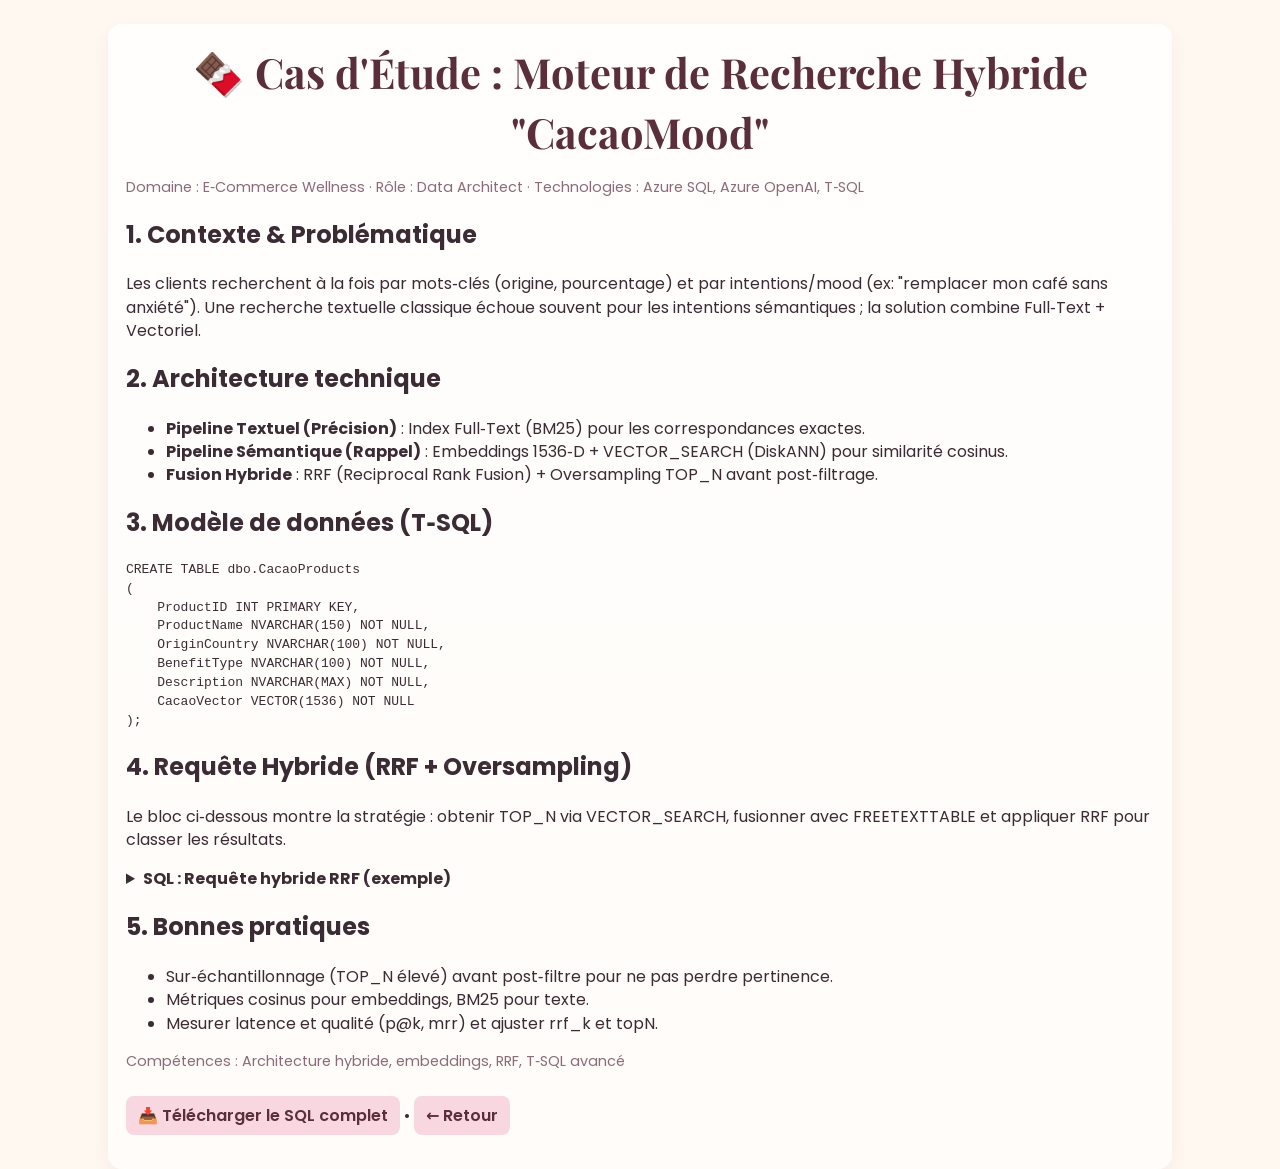
==== projects/cacao_hybrid.html @ b0052703 "Add Hybrid Search case study (CacaoMood) with collapsible SQL and downloadable file Co-authored-by: " ====
<!doctype html>
<html lang="fr">
<head>
  <meta charset="utf-8">
  <meta name="viewport" content="width=device-width,initial-scale=1">
  <title>CacaoMood — Moteur de Recherche Hybride</title>
  <link href="https://fonts.googleapis.com/css2?family=Playfair+Display:wght@600;700&family=Poppins:wght@300;400;600&display=swap" rel="stylesheet">
  <link rel="stylesheet" href="/styles.css">
</head>
<body>
  <div class="container">
    <div class="pixel-card">
      <h1 class="pixel-title">🍫 Cas d'Étude : Moteur de Recherche Hybride "CacaoMood"</h1>
      <p class="meta">Domaine : E‑Commerce Wellness · Rôle : Data Architect · Technologies : Azure SQL, Azure OpenAI, T‑SQL</p>

      <h2>1. Contexte &amp; Problématique</h2>
      <p>Les clients recherchent à la fois par mots‑clés (origine, pourcentage) et par intentions/mood (ex: "remplacer mon café sans anxiété"). Une recherche textuelle classique échoue souvent pour les intentions sémantiques ; la solution combine Full‑Text + Vectoriel.</p>

      <h2>2. Architecture technique</h2>
      <ul>
        <li><strong>Pipeline Textuel (Précision)</strong> : Index Full‑Text (BM25) pour les correspondances exactes.</li>
        <li><strong>Pipeline Sémantique (Rappel)</strong> : Embeddings 1536‑D + VECTOR_SEARCH (DiskANN) pour similarité cosinus.</li>
        <li><strong>Fusion Hybride</strong> : RRF (Reciprocal Rank Fusion) + Oversampling TOP_N avant post‑filtrage.</li>
      </ul>

      <h2>3. Modèle de données (T‑SQL)</h2>
      <pre><code>CREATE TABLE dbo.CacaoProducts
(
    ProductID INT PRIMARY KEY,
    ProductName NVARCHAR(150) NOT NULL,
    OriginCountry NVARCHAR(100) NOT NULL,
    BenefitType NVARCHAR(100) NOT NULL,
    Description NVARCHAR(MAX) NOT NULL,
    CacaoVector VECTOR(1536) NOT NULL
);
</code></pre>

      <h2>4. Requête Hybride (RRF + Oversampling)</h2>
      <p>Le bloc ci‑dessous montre la stratégie : obtenir TOP_N via VECTOR_SEARCH, fusionner avec FREETEXTTABLE et appliquer RRF pour classer les résultats.</p>

      <details>
        <summary><strong>SQL : Requête hybride RRF (exemple)</strong></summary>
        <pre><code>DECLARE @userInputText NVARCHAR(1000) = 'remplacer mon café du matin sans stress et avec de la douceur';
DECLARE @userQueryVector VECTOR(1536) = '[0.012, -0.043, ...]'; -- Généré via l'API d'embeddings
DECLARE @rrfK INT = 60;
DECLARE @topN INT = 50;

WITH keyword_search AS (
    SELECT TOP(@topN) p.ProductID,
        RANK() OVER (ORDER BY ftt.[RANK] DESC) AS keyword_rank
    FROM dbo.CacaoProducts p
    INNER JOIN FREETEXTTABLE(dbo.CacaoProducts, Description, @userInputText) AS ftt 
        ON p.ProductID = ftt.[KEY]
),
vector_search AS (
    SELECT TOP(@topN) t.ProductID,
        RANK() OVER (ORDER BY s.distance) AS vector_rank
    FROM VECTOR_SEARCH(
        TABLE = dbo.CacaoProducts AS t,
        COLUMN = CacaoVector,
        SIMILAR_TO = @userQueryVector,
        METRIC = 'cosine',
        TOP_N = @topN
    ) AS s
),
combined AS (
    SELECT TOP(10)
        COALESCE(ks.ProductID, vs.ProductID) AS ProductID,
        COALESCE(1.0 / (@rrfK + ks.keyword_rank), 0.0) +
        COALESCE(1.0 / (@rrfK + vs.vector_rank), 0.0) AS rrf_score
    FROM keyword_search ks
    FULL OUTER JOIN vector_search vs ON ks.ProductID = vs.ProductID
)
SELECT p.ProductName, p.OriginCountry, p.BenefitType, c.rrf_score
FROM combined c
INNER JOIN dbo.CacaoProducts p ON c.ProductID = p.ProductID
WHERE p.BenefitType = 'Énergie'
ORDER BY c.rrf_score DESC;
</code></pre>
      </details>

      <h2>5. Bonnes pratiques</h2>
      <ul>
        <li>Sur‑échantillonnage (TOP_N élevé) avant post‑filtre pour ne pas perdre pertinence.</li>
        <li>Métriques cosinus pour embeddings, BM25 pour texte.</li>
        <li>Mesurer latence et qualité (p@k, mrr) et ajuster rrf_k et topN.</li>
      </ul>

      <p class="meta">Compétences : Architecture hybride, embeddings, RRF, T‑SQL avancé</p>

      <p><a class="pixel-link" href="/projects/cacao_hybrid_full.sql" download>📥 Télécharger le SQL complet</a> • <a class="pixel-link" href="/">← Retour</a></p>
    </div>
  </div>
</body>
</html>
---- styles.css ----
:root{
  --bg:#FFF8F0; /* ivoire */
  --accent-1:#F8D7E0; /* rose pâle */
  --accent-2:#FFD1C1; /* pêche */
  --accent-3:#E6D5FF; /* lavande */
  --accent-4:#DFF7E6; /* menthe */
  --muted:#8B6B7A;
  --card-bg:rgba(255,255,255,0.85);
  --glass:rgba(255,255,255,0.6);
  --shadow: 0 8px 18px rgba(99,30,60,0.06);
}
@import url('https://fonts.googleapis.com/css2?family=Playfair+Display:wght@600;700&family=Poppins:wght@300;400;600&display=swap');
*{box-sizing:border-box}
html,body{height:100%}
body{font-family:'Poppins',system-ui,Segoe UI,Helvetica,Arial;line-height:1.45;background:var(--bg);color:#3b2b34;margin:0}
.container{max-width:980px;margin:24px auto;padding:0 18px}
.hero{padding:36px 0}
.profile{width:96px;height:96px;border-radius:12px;display:block;margin:0 auto 12px}
.pixel-title{font-family:'Playfair Display',serif;font-weight:700;text-align:center;margin:0 0 6px;font-size:2.1rem;color:#5a2f3b}
.sub{text-align:center;color:var(--muted);margin:0 0 12px}
.pixel-card{background:linear-gradient(180deg,var(--card-bg),var(--glass));border-radius:14px;padding:18px;margin-bottom:18px;box-shadow:var(--shadow);position:relative;overflow:hidden}
.pixel-card:before{content:'';position:absolute;inset:0;background-image:url('assets/polka.svg');opacity:0.25;mix-blend-mode:soft-light;pointer-events:none}
.project{display:block;padding:12px;background:transparent;border-radius:10px}
.project h3{margin:0 0 6px;color:#6b2940;font-family:'Playfair Display',serif}
.meta{font-size:0.9rem;color:var(--muted)}
.pixel-link{display:inline-block;margin-top:8px;padding:8px 12px;background:var(--accent-1);color:#5a2f3b;border-radius:8px;text-decoration:none;font-weight:600}
.footer-accent{height:6px;background-image:url('assets/stripes.svg');background-size:200px}
footer{padding:14px 0;text-align:center;color:var(--muted)}
/* responsive */
@media (min-width:768px){.container{max-width:1100px}.pixel-title{font-size:2.6rem}}
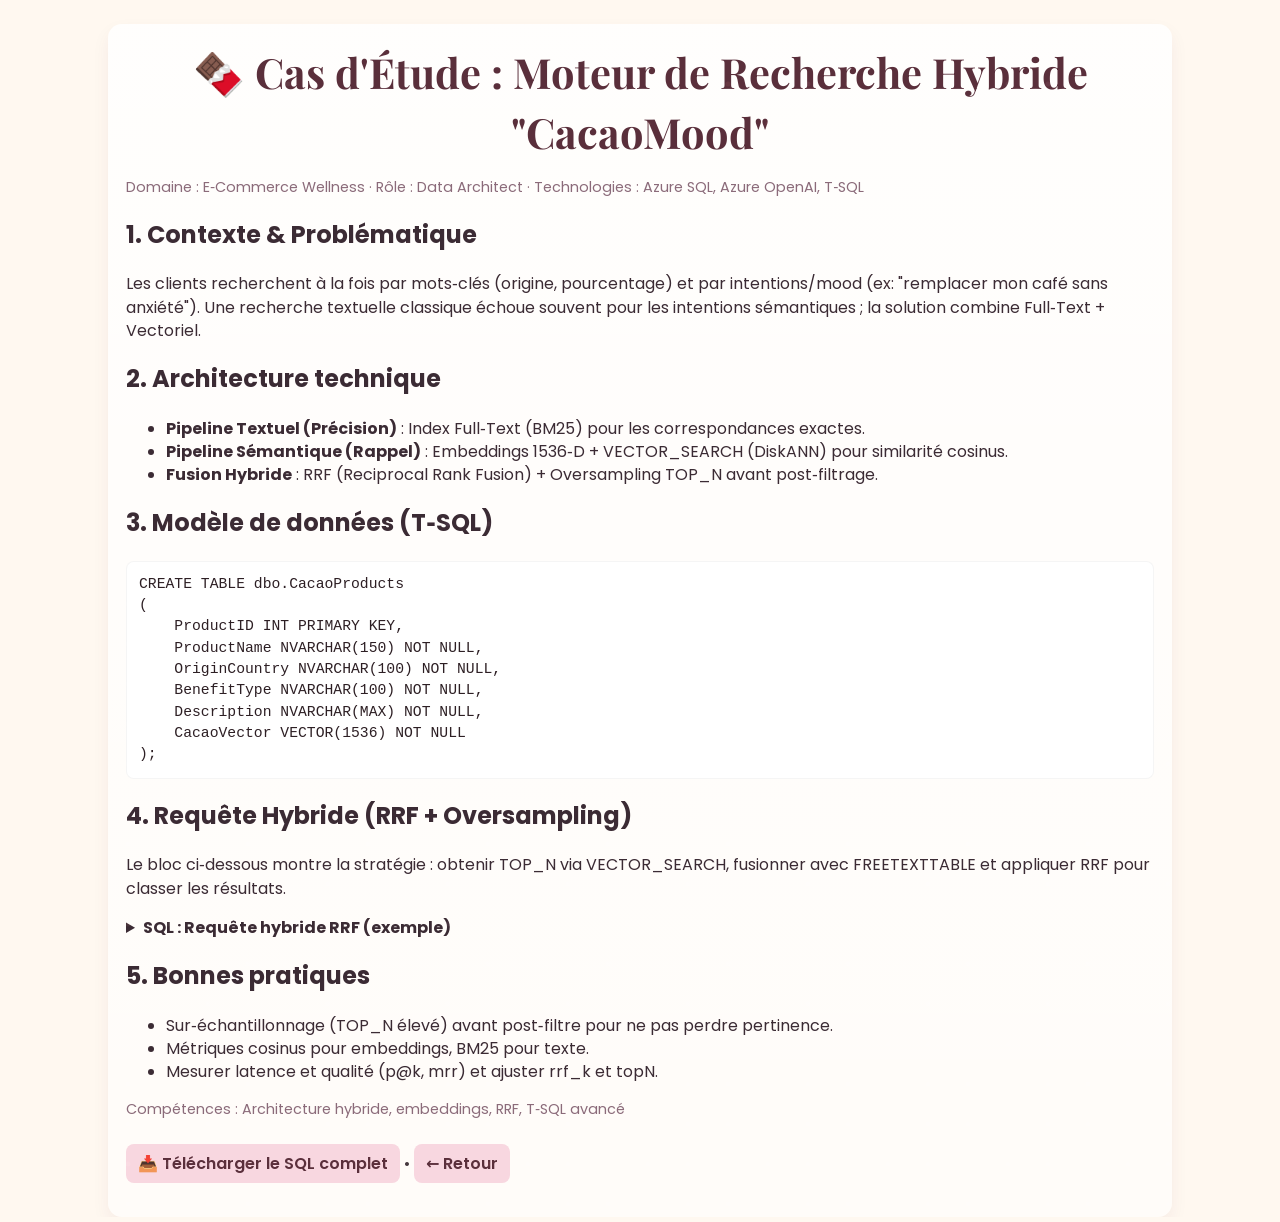
==== commit 845347e8: "Add ‘Copier le SQL’ buttons + copy JS and styles Co-authored-by: Copilot <223556219+Copilot@users.no" ====
--- a/projects/cacao_hybrid.html
+++ b/projects/cacao_hybrid.html
@@ -40,7 +40,8 @@
 
       <details>
         <summary><strong>SQL : Requête hybride RRF (exemple)</strong></summary>
-        <pre><code>DECLARE @userInputText NVARCHAR(1000) = 'remplacer mon café du matin sans stress et avec de la douceur';
+        <button class="copy-btn" data-target="sql-hybrid-1">Copier le SQL</button>
+        <pre id="sql-hybrid-1"><code>DECLARE @userInputText NVARCHAR(1000) = 'remplacer mon café du matin sans stress et avec de la douceur';
 DECLARE @userQueryVector VECTOR(1536) = '[0.012, -0.043, ...]'; -- Généré via l'API d'embeddings
 DECLARE @rrfK INT = 60;
 DECLARE @topN INT = 50;
@@ -91,5 +92,6 @@
       <p><a class="pixel-link" href="/projects/cacao_hybrid_full.sql" download>📥 Télécharger le SQL complet</a> • <a class="pixel-link" href="/">← Retour</a></p>
     </div>
   </div>
+  <script src="/assets/copy.js"></script>
 </body>
-</html>
+</html>
--- a/styles.css
+++ b/styles.css
@@ -26,5 +26,15 @@
 .pixel-link{display:inline-block;margin-top:8px;padding:8px 12px;background:var(--accent-1);color:#5a2f3b;border-radius:8px;text-decoration:none;font-weight:600}
 .footer-accent{height:6px;background-image:url('assets/stripes.svg');background-size:200px}
 footer{padding:14px 0;text-align:center;color:var(--muted)}
+
+/* Copy button */
+.copy-btn{display:inline-block;margin:8px 0;padding:6px 10px;border-radius:8px;background:linear-gradient(180deg,var(--card-bg),#fff);color:#5a2f3b;border:1px solid rgba(90,47,59,0.08);cursor:pointer;font-size:0.9rem}
+.copy-btn:active{transform:translateY(1px)}
+.copy-feedback{margin-left:10px;font-size:0.85rem;color:var(--muted)}
+
+/* code block styling */
+pre{background:#fff;border-radius:8px;padding:12px;overflow:auto;border:1px solid rgba(0,0,0,0.04)}
+code{font-family:monospace;font-size:0.92rem;color:#2d1f24}
+
 /* responsive */
-@media (min-width:768px){.container{max-width:1100px}.pixel-title{font-size:2.6rem}}
+@media (min-width:768px){.container{max-width:1100px}.pixel-title{font-size:2.6rem}}
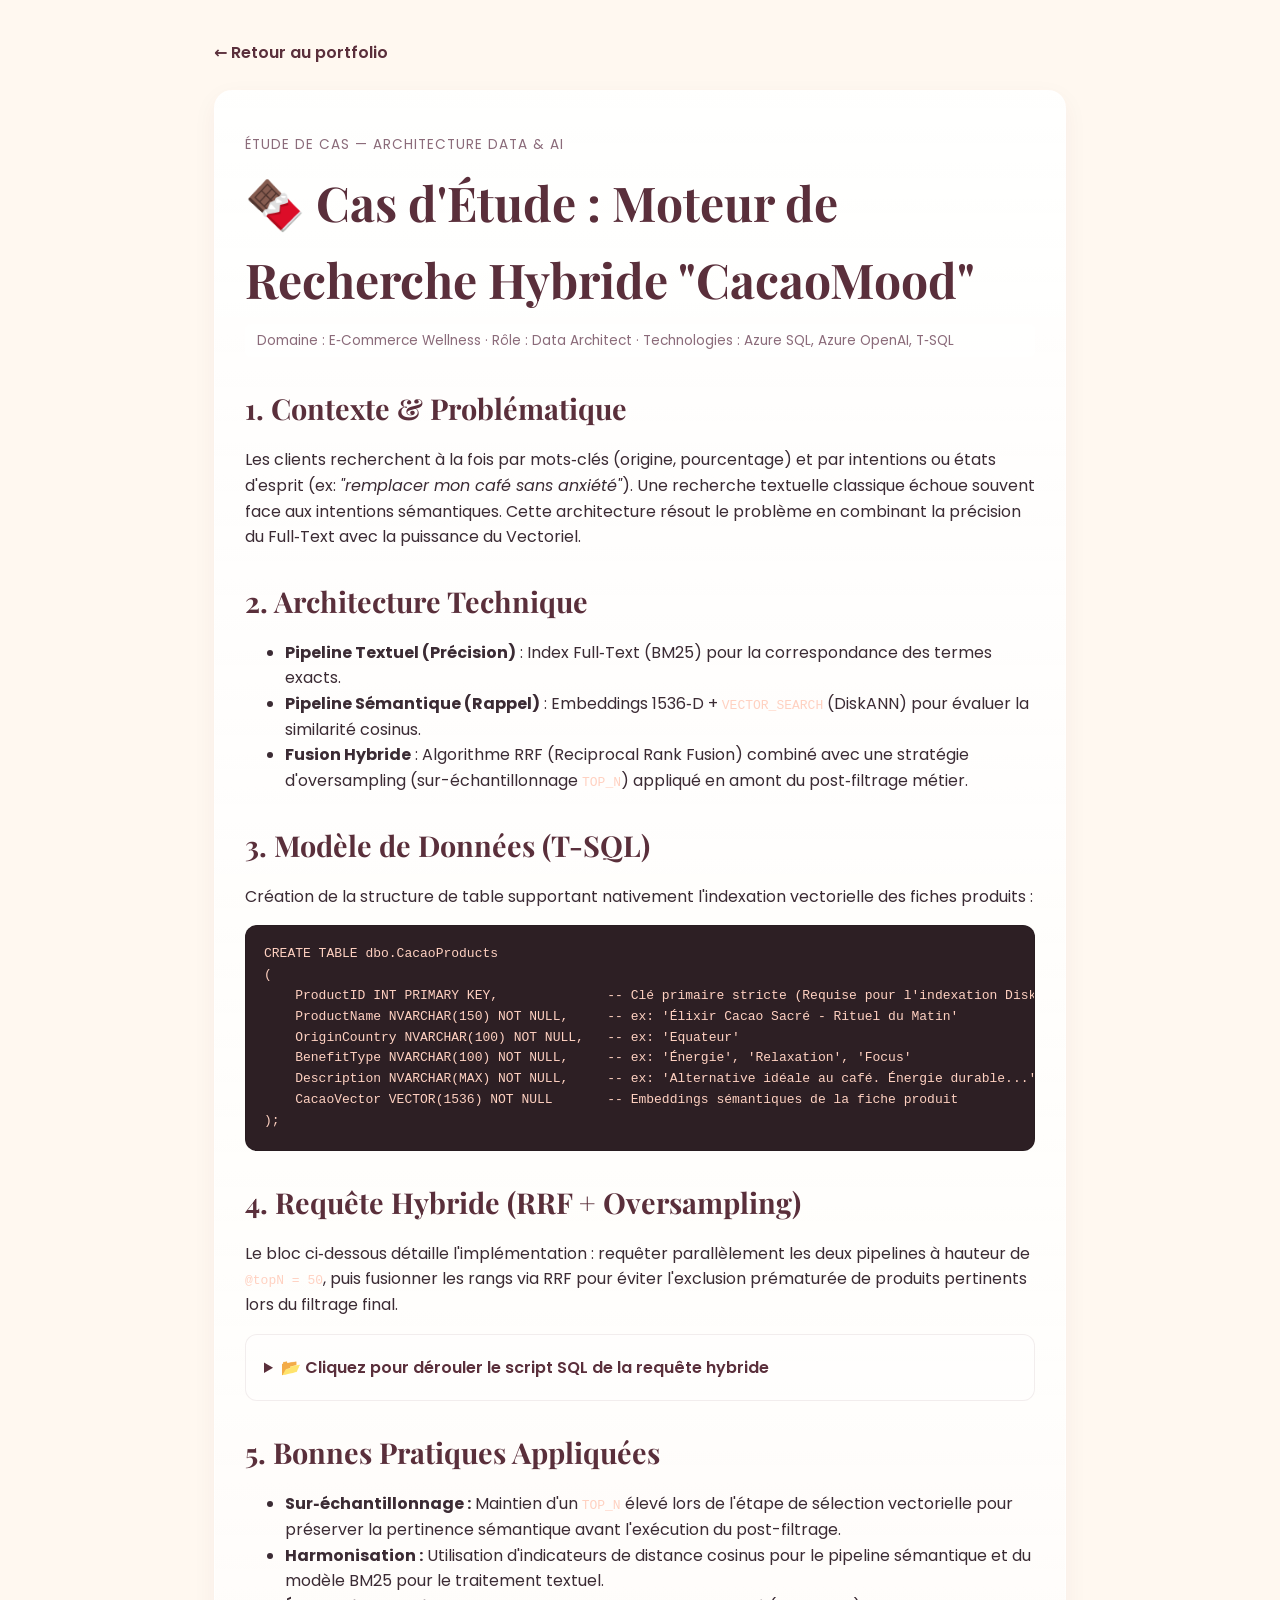
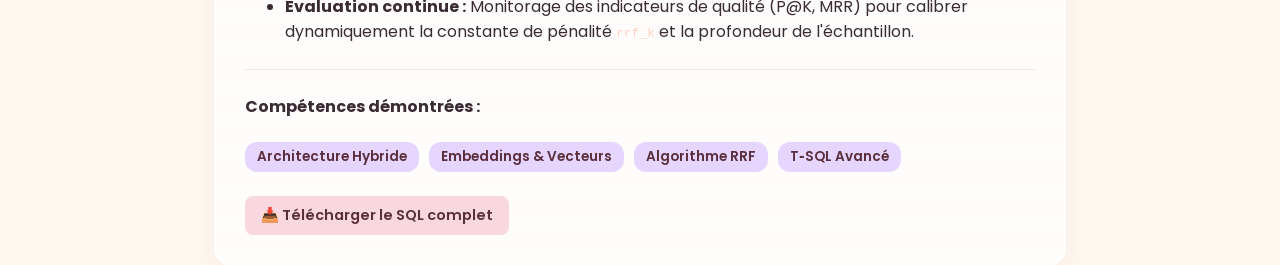
==== commit 26cd7b74: "Mise à jour projet 2" ====
--- a/projects/cacao_hybrid.html
+++ b/projects/cacao_hybrid.html
@@ -4,47 +4,64 @@
   <meta charset="utf-8">
   <meta name="viewport" content="width=device-width,initial-scale=1">
   <title>CacaoMood — Moteur de Recherche Hybride</title>
+  <link rel="preconnect" href="https://fonts.googleapis.com">
+  <link rel="preconnect" href="https://fonts.gstatic.com" crossorigin>
   <link href="https://fonts.googleapis.com/css2?family=Playfair+Display:wght@600;700&family=Poppins:wght@300;400;600&display=swap" rel="stylesheet">
-  <link rel="stylesheet" href="/styles.css">
+  <link rel="stylesheet" href="../styles.css">
+  <style>
+    body { padding: 40px 0; }
+    .back-link { display: inline-block; margin-bottom: 24px; color: var(--text-title); font-weight: 600; text-decoration: none; transition: var(--transition); }
+    .back-link:hover { transform: translateX(-4px); }
+    pre { background: #2d1f24; color: #f8d7e0; padding: 18px; border-radius: 12px; overflow-x: auto; font-family: monospace; border: 1px solid rgba(0,0,0,0.1); }
+    code { color: #ffd1c1; }
+    h2 { font-family: 'Playfair Display', serif; color: var(--text-title); margin-top: 28px; }
+    summary { font-family: 'Poppins', sans-serif; font-weight: 600; color: var(--text-title); cursor: pointer; padding: 8px 0; }
+    .tech-badge { display: inline-block; background: var(--accent-3); color: var(--text-title); padding: 4px 12px; border-radius: 12px; font-size: 0.85rem; font-weight: 600; margin-right: 6px; margin-top: 6px; }
+  </style>
 </head>
 <body>
   <div class="container">
+    <a href="../index.html" class="back-link">← Retour au portfolio</a>
+
     <div class="pixel-card">
-      <h1 class="pixel-title">🍫 Cas d'Étude : Moteur de Recherche Hybride "CacaoMood"</h1>
-      <p class="meta">Domaine : E‑Commerce Wellness · Rôle : Data Architect · Technologies : Azure SQL, Azure OpenAI, T‑SQL</p>
+      <p style="text-transform: uppercase; font-size: 0.85rem; color: var(--muted); letter-spacing: 1px; margin-bottom: 8px;">Étude de Cas — Architecture Data &amp; AI</p>
+      <h1 class="pixel-title" style="text-align: left; margin-bottom: 6px;">🍫 Cas d'Étude : Moteur de Recherche Hybride "CacaoMood"</h1>
+      <p class="meta" style="margin-bottom: 24px;">Domaine : E‑Commerce Wellness · Rôle : Data Architect · Technologies : Azure SQL, Azure OpenAI, T‑SQL</p>
 
       <h2>1. Contexte &amp; Problématique</h2>
-      <p>Les clients recherchent à la fois par mots‑clés (origine, pourcentage) et par intentions/mood (ex: "remplacer mon café sans anxiété"). Une recherche textuelle classique échoue souvent pour les intentions sémantiques ; la solution combine Full‑Text + Vectoriel.</p>
+      <p>Les clients recherchent à la fois par mots‑clés (origine, pourcentage) et par intentions ou états d'esprit (ex: <em>"remplacer mon café sans anxiété"</em>). Une recherche textuelle classique échoue souvent face aux intentions sémantiques. Cette architecture résout le problème en combinant la précision du Full‑Text avec la puissance du Vectoriel.</p>
 
-      <h2>2. Architecture technique</h2>
+      <h2>2. Architecture Technique</h2>
       <ul>
-        <li><strong>Pipeline Textuel (Précision)</strong> : Index Full‑Text (BM25) pour les correspondances exactes.</li>
-        <li><strong>Pipeline Sémantique (Rappel)</strong> : Embeddings 1536‑D + VECTOR_SEARCH (DiskANN) pour similarité cosinus.</li>
-        <li><strong>Fusion Hybride</strong> : RRF (Reciprocal Rank Fusion) + Oversampling TOP_N avant post‑filtrage.</li>
+        <li><strong>Pipeline Textuel (Précision)</strong> : Index Full‑Text (BM25) pour la correspondance des termes exacts.</li>
+        <li><strong>Pipeline Sémantique (Rappel)</strong> : Embeddings 1536‑D + <code>VECTOR_SEARCH</code> (DiskANN) pour évaluer la similarité cosinus.</li>
+        <li><strong>Fusion Hybride</strong> : Algorithme RRF (Reciprocal Rank Fusion) combiné avec une stratégie d'oversampling (sur-échantillonnage <code>TOP_N</code>) appliqué en amont du post‑filtrage métier.</li>
       </ul>
 
-      <h2>3. Modèle de données (T‑SQL)</h2>
+      <h2>3. Modèle de Données (T‑SQL)</h2>
+      <p>Création de la structure de table supportant nativement l'indexation vectorielle des fiches produits :</p>
       <pre><code>CREATE TABLE dbo.CacaoProducts
 (
-    ProductID INT PRIMARY KEY,
-    ProductName NVARCHAR(150) NOT NULL,
-    OriginCountry NVARCHAR(100) NOT NULL,
-    BenefitType NVARCHAR(100) NOT NULL,
-    Description NVARCHAR(MAX) NOT NULL,
-    CacaoVector VECTOR(1536) NOT NULL
+    ProductID INT PRIMARY KEY,              -- Clé primaire stricte (Requise pour l'indexation DiskANN)
+    ProductName NVARCHAR(150) NOT NULL,     -- ex: 'Élixir Cacao Sacré - Rituel du Matin'
+    OriginCountry NVARCHAR(100) NOT NULL,   -- ex: 'Equateur'
+    BenefitType NVARCHAR(100) NOT NULL,     -- ex: 'Énergie', 'Relaxation', 'Focus'
+    Description NVARCHAR(MAX) NOT NULL,     -- ex: 'Alternative idéale au café. Énergie durable...'
+    CacaoVector VECTOR(1536) NOT NULL       -- Embeddings sémantiques de la fiche produit
 );
 </code></pre>
 
       <h2>4. Requête Hybride (RRF + Oversampling)</h2>
-      <p>Le bloc ci‑dessous montre la stratégie : obtenir TOP_N via VECTOR_SEARCH, fusionner avec FREETEXTTABLE et appliquer RRF pour classer les résultats.</p>
+      <p>Le bloc ci‑dessous détaille l'implémentation : requêter parallèlement les deux pipelines à hauteur de <code>@topN = 50</code>, puis fusionner les rangs via RRF pour éviter l'exclusion prématurée de produits pertinents lors du filtrage final.</p>
 
-      <details>
-        <summary><strong>SQL : Requête hybride RRF (exemple)</strong></summary>
-        <button class="copy-btn" data-target="sql-hybrid-1">Copier le SQL</button>
+      <details style="background: rgba(255,255,255,0.4); padding: 12px 18px; border-radius: 12px; border: 1px solid rgba(90,47,59,0.08); margin-bottom: 20px;">
+        <summary>📂 Cliquez pour dérouler le script SQL de la requête hybride</summary>
+        <button class="copy-btn" data-target="sql-hybrid-1" style="margin-bottom: 10px;">Copier le SQL</button>
         <pre id="sql-hybrid-1"><code>DECLARE @userInputText NVARCHAR(1000) = 'remplacer mon café du matin sans stress et avec de la douceur';
-DECLARE @userQueryVector VECTOR(1536) = '[0.012, -0.043, ...]'; -- Généré via l'API d'embeddings
+DECLARE @userQueryVector VECTOR(1536) = '[0.012, -0.043, ...]';
 DECLARE @rrfK INT = 60;
 DECLARE @topN INT = 50;
+DECLARE @targetBenefit NVARCHAR(100) = 'Énergie';
 
 WITH keyword_search AS (
     SELECT TOP(@topN) p.ProductID,
@@ -52,17 +69,20 @@
     FROM dbo.CacaoProducts p
     INNER JOIN FREETEXTTABLE(dbo.CacaoProducts, Description, @userInputText) AS ftt 
         ON p.ProductID = ftt.[KEY]
+    WHERE p.BenefitType = @targetBenefit
 ),
 vector_search AS (
     SELECT TOP(@topN) t.ProductID,
         RANK() OVER (ORDER BY s.distance) AS vector_rank
     FROM VECTOR_SEARCH(
-        TABLE = dbo.CacaoProducts AS t,
-        COLUMN = CacaoVector,
-        SIMILAR_TO = @userQueryVector,
-        METRIC = 'cosine',
-        TOP_N = @topN
+        TABLE dbo.CacaoProducts,
+        COLUMN CacaoVector,
+        SIMILAR_TO @userQueryVector,
+        METRIC 'cosine',
+        TOP_N @topN
     ) AS s
+    INNER JOIN dbo.CacaoProducts p ON s.ProductID = p.ProductID
+    WHERE p.BenefitType = @targetBenefit
 ),
 combined AS (
     SELECT TOP(10)
@@ -72,26 +92,35 @@
     FROM keyword_search ks
     FULL OUTER JOIN vector_search vs ON ks.ProductID = vs.ProductID
 )
-SELECT p.ProductName, p.OriginCountry, p.BenefitType, c.rrf_score
+SELECT TOP(10) p.ProductName, p.OriginCountry, p.BenefitType, c.rrf_score
 FROM combined c
 INNER JOIN dbo.CacaoProducts p ON c.ProductID = p.ProductID
-WHERE p.BenefitType = 'Énergie'
 ORDER BY c.rrf_score DESC;
 </code></pre>
       </details>
 
-      <h2>5. Bonnes pratiques</h2>
+      <h2>5. Bonnes Pratiques Appliquées</h2>
       <ul>
-        <li>Sur‑échantillonnage (TOP_N élevé) avant post‑filtre pour ne pas perdre pertinence.</li>
-        <li>Métriques cosinus pour embeddings, BM25 pour texte.</li>
-        <li>Mesurer latence et qualité (p@k, mrr) et ajuster rrf_k et topN.</li>
+        <li><strong>Sur‑échantillonnage :</strong> Maintien d'un <code>TOP_N</code> élevé lors de l'étape de sélection vectorielle pour préserver la pertinence sémantique avant l'exécution du post-filtrage.</li>
+        <li><strong>Harmonisation :</strong> Utilisation d'indicateurs de distance cosinus pour le pipeline sémantique et du modèle BM25 pour le traitement textuel.</li>
+        <li><strong>Évaluation continue :</strong> Monitorage des indicateurs de qualité (P@K, MRR) pour calibrer dynamiquement la constante de pénalité <code>rrf_k</code> et la profondeur de l'échantillon.</li>
       </ul>
 
-      <p class="meta">Compétences : Architecture hybride, embeddings, RRF, T‑SQL avancé</p>
+      <hr style="border: 0; height: 1px; background: rgba(90,47,59,0.1); margin: 24px 0;">
 
-      <p><a class="pixel-link" href="/projects/cacao_hybrid_full.sql" download>📥 Télécharger le SQL complet</a> • <a class="pixel-link" href="/">← Retour</a></p>
+      <p style="margin-bottom: 16px;"><strong>Compétences démontrées :</strong></p>
+      <div style="margin-bottom: 24px;">
+        <span class="tech-badge">Architecture Hybride</span>
+        <span class="tech-badge">Embeddings &amp; Vecteurs</span>
+        <span class="tech-badge">Algorithme RRF</span>
+        <span class="tech-badge">T‑SQL Avancé</span>
+      </div>
+
+      <p style="margin-bottom: 0;">
+        <a class="pixel-link" href="cacao_hybrid_full (1).sql" download>📥 Télécharger le SQL complet</a>
+      </p>
     </div>
   </div>
-  <script src="/assets/copy.js"></script>
+  <script src="../assets/copy.js"></script>
 </body>
 </html>
--- a/styles.css
+++ b/styles.css
@@ -1,40 +1,258 @@
-:root{
-  --bg:#FFF8F0; /* ivoire */
-  --accent-1:#F8D7E0; /* rose pâle */
-  --accent-2:#FFD1C1; /* pêche */
-  --accent-3:#E6D5FF; /* lavande */
-  --accent-4:#DFF7E6; /* menthe */
-  --muted:#8B6B7A;
-  --card-bg:rgba(255,255,255,0.85);
-  --glass:rgba(255,255,255,0.6);
-  --shadow: 0 8px 18px rgba(99,30,60,0.06);
-}
-@import url('https://fonts.googleapis.com/css2?family=Playfair+Display:wght@600;700&family=Poppins:wght@300;400;600&display=swap');
-*{box-sizing:border-box}
-html,body{height:100%}
-body{font-family:'Poppins',system-ui,Segoe UI,Helvetica,Arial;line-height:1.45;background:var(--bg);color:#3b2b34;margin:0}
-.container{max-width:980px;margin:24px auto;padding:0 18px}
-.hero{padding:36px 0}
-.profile{width:96px;height:96px;border-radius:12px;display:block;margin:0 auto 12px}
-.pixel-title{font-family:'Playfair Display',serif;font-weight:700;text-align:center;margin:0 0 6px;font-size:2.1rem;color:#5a2f3b}
-.sub{text-align:center;color:var(--muted);margin:0 0 12px}
-.pixel-card{background:linear-gradient(180deg,var(--card-bg),var(--glass));border-radius:14px;padding:18px;margin-bottom:18px;box-shadow:var(--shadow);position:relative;overflow:hidden}
-.pixel-card:before{content:'';position:absolute;inset:0;background-image:url('assets/polka.svg');opacity:0.25;mix-blend-mode:soft-light;pointer-events:none}
-.project{display:block;padding:12px;background:transparent;border-radius:10px}
-.project h3{margin:0 0 6px;color:#6b2940;font-family:'Playfair Display',serif}
-.meta{font-size:0.9rem;color:var(--muted)}
-.pixel-link{display:inline-block;margin-top:8px;padding:8px 12px;background:var(--accent-1);color:#5a2f3b;border-radius:8px;text-decoration:none;font-weight:600}
-.footer-accent{height:6px;background-image:url('assets/stripes.svg');background-size:200px}
-footer{padding:14px 0;text-align:center;color:var(--muted)}
-
-/* Copy button */
-.copy-btn{display:inline-block;margin:8px 0;padding:6px 10px;border-radius:8px;background:linear-gradient(180deg,var(--card-bg),#fff);color:#5a2f3b;border:1px solid rgba(90,47,59,0.08);cursor:pointer;font-size:0.9rem}
-.copy-btn:active{transform:translateY(1px)}
-.copy-feedback{margin-left:10px;font-size:0.85rem;color:var(--muted)}
-
-/* code block styling */
-pre{background:#fff;border-radius:8px;padding:12px;overflow:auto;border:1px solid rgba(0,0,0,0.04)}
-code{font-family:monospace;font-size:0.92rem;color:#2d1f24}
-
-/* responsive */
-@media (min-width:768px){.container{max-width:1100px}.pixel-title{font-size:2.6rem}}+:root {
+  --bg: #FFF8F0; /* ivoire */
+  --accent-1: #F8D7E0; /* rose pâle */
+  --accent-2: #FFD1C1; /* pêche */
+  --accent-3: #E6D5FF; /* lavande */
+  --accent-4: #DFF7E6; /* menthe */
+  --text-main: #3b2b34;
+  --text-title: #5a2f3b;
+  --text-project: #6b2940;
+  --muted: #8B6B7A;
+  --card-bg: rgba(255, 255, 255, 0.9);
+  --glass: rgba(255, 255, 255, 0.7);
+  --shadow: 0 8px 24px rgba(99, 30, 60, 0.05);
+  --transition: all 0.3s ease;
+}
+
+* {
+  box-sizing: border-box;
+}
+
+html, body {
+  height: 100%;
+  margin: 0;
+}
+
+body {
+  font-family: 'Poppins', system-ui, -apple-system, sans-serif;
+  line-height: 1.6;
+  background: var(--bg);
+  color: var(--text-main);
+}
+
+.container {
+  max-width: 900px;
+  margin: 0 auto;
+  padding: 0 24px;
+}
+
+/* Header & Hero */
+.hero {
+  padding: 60px 0 30px 0;
+  text-align: center;
+}
+
+.hero .pixel-card {
+  padding: 40px 24px;
+}
+
+.profile {
+  width: 110px;
+  height: 110px;
+  border-radius: 20px;
+  display: block;
+  margin: 0 auto 20px;
+  box-shadow: 0 4px 12px rgba(99, 30, 60, 0.1);
+  background: #fff;
+}
+
+.pixel-title {
+  font-family: 'Playfair Display', serif;
+  font-weight: 700;
+  margin: 0 0 10px;
+  font-size: 2.5rem;
+  color: var(--text-title);
+}
+
+.sub {
+  max-width: 600px;
+  margin: 0 auto 16px;
+  color: var(--muted);
+  font-size: 1.1rem;
+}
+
+.github-link {
+  display: inline-flex;
+  align-items: center;
+  color: var(--text-title);
+  font-weight: 600;
+  text-decoration: none;
+  background: var(--accent-3);
+  padding: 6px 16px;
+  border-radius: 20px;
+  font-size: 0.95rem;
+  transition: var(--transition);
+}
+
+.github-link:hover {
+  transform: translateY(-2px);
+  box-shadow: 0 4px 10px rgba(0,0,0,0.05);
+}
+
+/* Main Content & Cards */
+main {
+  padding-bottom: 60px;
+}
+
+.pixel-card {
+  background: linear-gradient(180deg, var(--card-bg), var(--glass));
+  border-radius: 18px;
+  padding: 30px;
+  margin-bottom: 24px;
+  box-shadow: var(--shadow);
+  position: relative;
+  overflow: hidden;
+  border: 1px solid rgba(255, 255, 255, 0.6);
+  transition: var(--transition);
+}
+
+.pixel-card:hover {
+  transform: translateY(-2px);
+  box-shadow: 0 12px 28px rgba(99, 30, 60, 0.08);
+}
+
+/* Grille de projets */
+.projects-grid {
+  display: grid;
+  grid-template-columns: 1fr;
+  gap: 20px;
+  margin-top: 20px;
+}
+
+.project {
+  display: flex;
+  flex-direction: column;
+  padding: 20px;
+  background: rgba(255, 255, 255, 0.5);
+  border-radius: 12px;
+  border: 1px solid rgba(90, 47, 59, 0.05);
+  height: 100%;
+}
+
+.project h3 {
+  margin: 0 0 8px;
+  color: var(--text-project);
+  font-family: 'Playfair Display', serif;
+  font-size: 1.35rem;
+}
+
+.project p {
+  margin: 0 0 12px;
+  font-size: 0.95rem;
+}
+
+.project-origin {
+  font-size: 0.85rem;
+  color: var(--muted);
+  text-transform: uppercase;
+  letter-spacing: 0.5px;
+  margin-bottom: 8px !important;
+}
+
+.meta {
+  font-size: 0.85rem;
+  color: var(--muted);
+  background: rgba(255, 255, 255, 0.8);
+  padding: 6px 12px;
+  border-radius: 6px;
+  margin-top: auto; /* Aligne le badge en bas */
+  margin-bottom: 14px !important;
+}
+
+.project-links {
+  display: flex;
+  gap: 10px;
+  flex-wrap: wrap;
+}
+
+.pixel-link {
+  display: inline-block;
+  padding: 8px 16px;
+  background: var(--accent-1);
+  color: var(--text-title);
+  border-radius: 8px;
+  text-decoration: none;
+  font-weight: 600;
+  font-size: 0.9rem;
+  transition: var(--transition);
+}
+
+.pixel-link:hover {
+  filter: brightness(0.97);
+  transform: translateY(-1px);
+}
+
+/* Style des boutons de filtrage */
+.filter-btn {
+  padding: 8px 16px;
+  background: var(--card-bg);
+  color: var(--text-title);
+  border: 1px solid rgba(90, 47, 59, 0.15);
+  border-radius: 20px;
+  cursor: pointer;
+  font-family: 'Poppins', sans-serif;
+  font-weight: 600;
+  font-size: 0.85rem;
+  transition: var(--transition);
+}
+
+.filter-btn:hover {
+  background: var(--accent-1);
+  transform: translateY(-1px);
+}
+
+.filter-btn.active {
+  background: var(--text-title);
+  color: #fff;
+  border-color: var(--text-title);
+  box-shadow: 0 4px 10px rgba(90, 47, 59, 0.2);
+}
+
+/* Bouton Téléchargement CV */
+.cv-btn {
+  display: inline-flex;
+  align-items: center;
+  padding: 10px 20px;
+  background: var(--accent-4);
+  color: var(--text-title);
+  border-radius: 8px;
+  text-decoration: none;
+  font-weight: 600;
+  transition: var(--transition);
+}
+
+.cv-btn:hover {
+  transform: translateY(-1px);
+}
+
+/* Titres des sections */
+h2 {
+  font-family: 'Playfair Display', serif;
+  color: var(--text-title);
+  margin-top: 0;
+  margin-bottom: 16px;
+  font-size: 1.8rem;
+}
+
+/* Footer */
+.footer-accent {
+  height: 6px;
+  background: linear-gradient(90deg, var(--accent-1), var(--accent-2), var(--accent-3), var(--accent-4));
+}
+
+footer {
+  padding: 24px 0;
+  text-align: center;
+  color: var(--muted);
+  font-size: 0.9rem;
+}
+
+/* Responsive */
+@media (min-width: 768px) {
+  .projects-grid {
+    grid-template-columns: 1fr 1fr; /* Les projets passent sur deux colonnes sur PC */
+  }
+  .pixel-title {
+    font-size: 3rem;
+  }
+}
